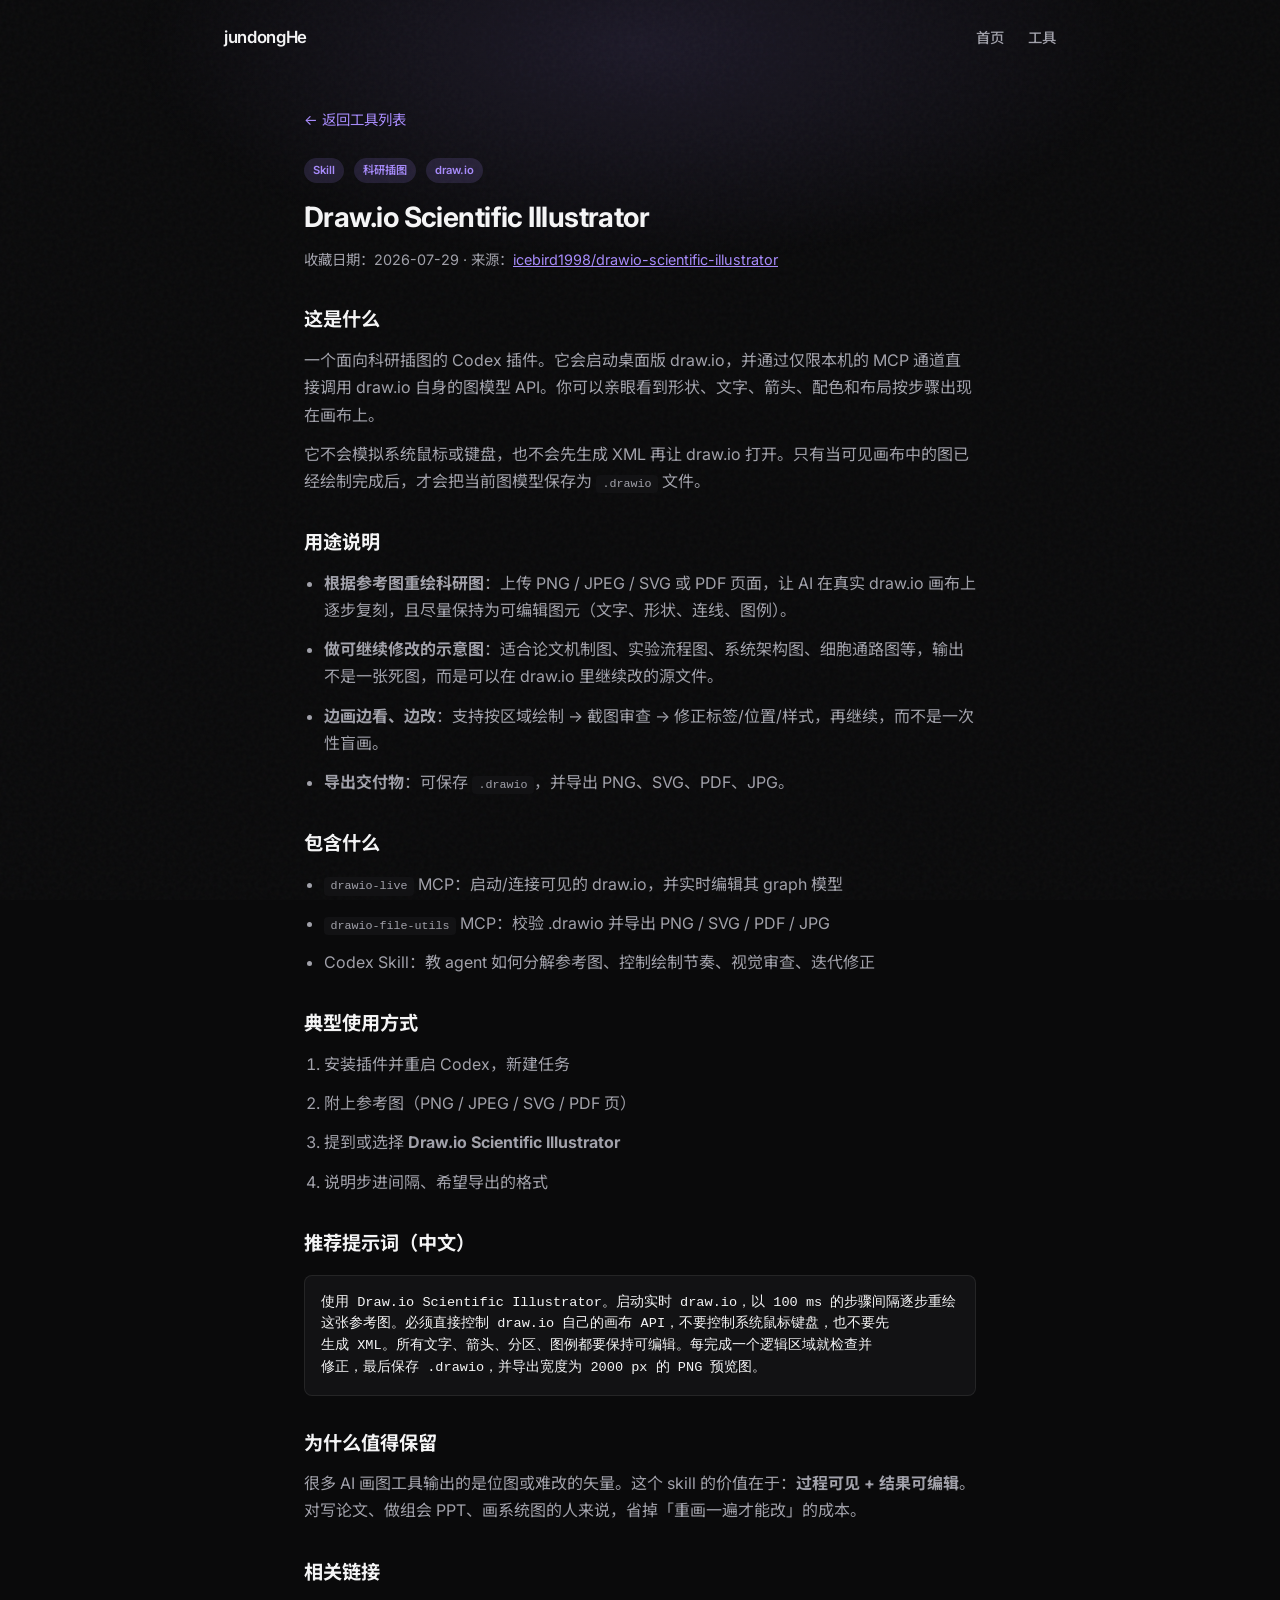
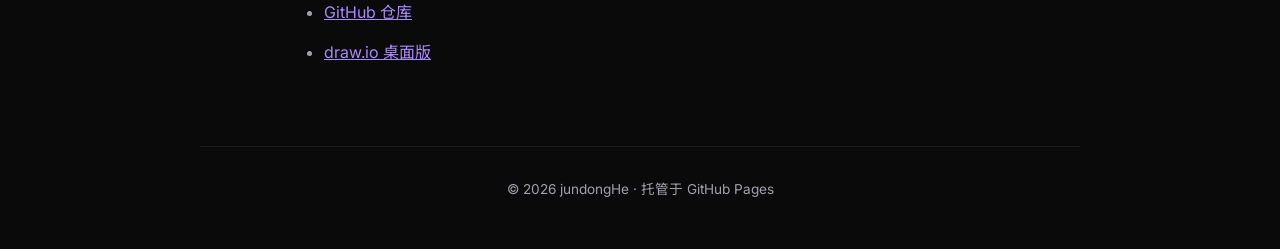
==== skills/drawio-scientific-illustrator.html @ e98224cd "Add Draw.io Scientific Illustrator documentation This file contains a comprehensive description of t" ====
<!DOCTYPE html>
<html lang="zh-CN">
<head>
  <meta charset="UTF-8" />
  <meta name="viewport" content="width=device-width, initial-scale=1.0" />
  <title>Draw.io Scientific Illustrator · jundongHe</title>
  <meta name="description" content="Draw.io Scientific Illustrator 技能说明与用途记录" />
  <link rel="preconnect" href="https://fonts.googleapis.com" />
  <link rel="preconnect" href="https://fonts.gstatic.com" crossorigin />
  <link href="https://fonts.googleapis.com/css2?family=Inter:wght@400;500;600;700&family=Noto+Sans+SC:wght@400;500;700&display=swap" rel="stylesheet" />
  <link rel="stylesheet" href="../style.css" />
  <style>
    .content { max-width: 720px; margin: 0 auto; padding: 2rem 1.5rem 4rem; }
    .content h1 { font-size: 1.75rem; margin-bottom: 0.5rem; letter-spacing: -0.02em; }
    .content .meta { color: var(--text-muted); font-size: 0.9rem; margin-bottom: 2rem; }
    .content h2 { font-size: 1.2rem; margin: 2rem 0 0.75rem; }
    .content p, .content li { color: var(--text-muted); line-height: 1.7; margin-bottom: 0.75rem; }
    .content ul { padding-left: 1.25rem; margin-bottom: 1rem; }
    .content code { background: var(--bg-elevated); padding: 0.15rem 0.4rem; border-radius: 4px; font-size: 0.9em; }
    .content pre { background: var(--bg-elevated); border: 1px solid var(--border); border-radius: 8px; padding: 1rem; overflow-x: auto; font-size: 0.85rem; margin: 1rem 0; color: var(--text); }
    .content a { color: var(--accent); }
    .back { display: inline-block; margin-bottom: 1.5rem; color: var(--text-muted); text-decoration: none; font-size: 0.9rem; }
    .back:hover { color: var(--text); }
    .tag { display: inline-block; font-size: 0.7rem; font-weight: 600; padding: 0.2rem 0.55rem; border-radius: 999px; background: var(--accent-soft); color: var(--accent); margin-right: 0.4rem; }
  </style>
</head>
<body>
  <div class="noise"></div>
  <div class="glow"></div>

  <header class="header">
    <div class="logo">jundongHe</div>
    <nav class="nav">
      <a href="../index.html">首页</a>
      <a href="../index.html#skills">工具</a>
    </nav>
  </header>

  <main class="content">
    <a href="../index.html#skills" class="back">← 返回工具列表</a>

    <p>
      <span class="tag">Skill</span>
      <span class="tag">科研插图</span>
      <span class="tag">draw.io</span>
    </p>
    <h1>Draw.io Scientific Illustrator</h1>
    <p class="meta">收藏日期：2026-07-29 · 来源：<a href="https://github.com/icebird1998/drawio-scientific-illustrator" target="_blank" rel="noopener">icebird1998/drawio-scientific-illustrator</a></p>

    <h2>这是什么</h2>
    <p>一个面向科研插图的 Codex 插件。它会启动桌面版 draw.io，并通过仅限本机的 MCP 通道直接调用 draw.io 自身的图模型 API。你可以亲眼看到形状、文字、箭头、配色和布局按步骤出现在画布上。</p>
    <p>它不会模拟系统鼠标或键盘，也不会先生成 XML 再让 draw.io 打开。只有当可见画布中的图已经绘制完成后，才会把当前图模型保存为 <code>.drawio</code> 文件。</p>

    <h2>用途说明</h2>
    <ul>
      <li><strong>根据参考图重绘科研图</strong>：上传 PNG / JPEG / SVG 或 PDF 页面，让 AI 在真实 draw.io 画布上逐步复刻，且尽量保持为可编辑图元（文字、形状、连线、图例）。</li>
      <li><strong>做可继续修改的示意图</strong>：适合论文机制图、实验流程图、系统架构图、细胞通路图等，输出不是一张死图，而是可以在 draw.io 里继续改的源文件。</li>
      <li><strong>边画边看、边改</strong>：支持按区域绘制 → 截图审查 → 修正标签/位置/样式，再继续，而不是一次性盲画。</li>
      <li><strong>导出交付物</strong>：可保存 <code>.drawio</code>，并导出 PNG、SVG、PDF、JPG。</li>
    </ul>

    <h2>包含什么</h2>
    <ul>
      <li><code>drawio-live</code> MCP：启动/连接可见的 draw.io，并实时编辑其 graph 模型</li>
      <li><code>drawio-file-utils</code> MCP：校验 .drawio 并导出 PNG / SVG / PDF / JPG</li>
      <li>Codex Skill：教 agent 如何分解参考图、控制绘制节奏、视觉审查、迭代修正</li>
    </ul>

    <h2>典型使用方式</h2>
    <ol style="padding-left:1.25rem;color:var(--text-muted);line-height:1.7;">
      <li>安装插件并重启 Codex，新建任务</li>
      <li>附上参考图（PNG / JPEG / SVG / PDF 页）</li>
      <li>提到或选择 <strong>Draw.io Scientific Illustrator</strong></li>
      <li>说明步进间隔、希望导出的格式</li>
    </ol>

    <h2>推荐提示词（中文）</h2>
    <pre>使用 Draw.io Scientific Illustrator。启动实时 draw.io，以 100 ms 的步骤间隔逐步重绘
这张参考图。必须直接控制 draw.io 自己的画布 API，不要控制系统鼠标键盘，也不要先
生成 XML。所有文字、箭头、分区、图例都要保持可编辑。每完成一个逻辑区域就检查并
修正，最后保存 .drawio，并导出宽度为 2000 px 的 PNG 预览图。</pre>

    <h2>为什么值得保留</h2>
    <p>很多 AI 画图工具输出的是位图或难改的矢量。这个 skill 的价值在于：<strong>过程可见 + 结果可编辑</strong>。对写论文、做组会 PPT、画系统图的人来说，省掉「重画一遍才能改」的成本。</p>

    <h2>相关链接</h2>
    <ul>
      <li><a href="https://github.com/icebird1998/drawio-scientific-illustrator" target="_blank" rel="noopener">GitHub 仓库</a></li>
      <li><a href="https://www.drawio.com/" target="_blank" rel="noopener">draw.io 桌面版</a></li>
    </ul>
  </main>

  <footer class="footer">
    <p>© 2026 jundongHe · 托管于 GitHub Pages</p>
  </footer>
</body>
</html>
---- style.css ----
/* Reset & base */
*, *::before, *::after {
  box-sizing: border-box;
  margin: 0;
  padding: 0;
}

:root {
  --bg: #0a0a0b;
  --bg-elevated: #121214;
  --text: #f4f4f5;
  --text-muted: #a1a1aa;
  --accent: #a78bfa;
  --accent-soft: rgba(167, 139, 250, 0.15);
  --border: rgba(255, 255, 255, 0.08);
  --radius: 12px;
  --font: "Inter", "Noto Sans SC", system-ui, sans-serif;
}

html {
  scroll-behavior: smooth;
}

body {
  font-family: var(--font);
  background: var(--bg);
  color: var(--text);
  line-height: 1.6;
  min-height: 100vh;
  overflow-x: hidden;
}

/* Ambient effects */
.noise {
  position: fixed;
  inset: 0;
  pointer-events: none;
  z-index: 0;
  opacity: 0.035;
  background-image: url("data:image/svg+xml,%3Csvg viewBox='0 0 256 256' xmlns='http://www.w3.org/2000/svg'%3E%3Cfilter id='n'%3E%3CfeTurbulence type='fractalNoise' baseFrequency='0.85' numOctaves='4' stitchTiles='stitch'/%3E%3C/filter%3E%3Crect width='100%25' height='100%25' filter='url(%23n)'/%3E%3C/svg%3E");
}

.glow {
  position: fixed;
  top: -20%;
  left: 50%;
  transform: translateX(-50%);
  width: 80vw;
  height: 50vh;
  background: radial-gradient(ellipse, rgba(167, 139, 250, 0.12) 0%, transparent 70%);
  pointer-events: none;
  z-index: 0;
}

/* Layout */
.header,
main,
.footer {
  position: relative;
  z-index: 1;
}

.header {
  display: flex;
  align-items: center;
  justify-content: space-between;
  max-width: 880px;
  margin: 0 auto;
  padding: 1.5rem 1.5rem;
}

.logo {
  font-weight: 600;
  font-size: 1.05rem;
  letter-spacing: -0.02em;
}

.nav {
  display: flex;
  gap: 1.5rem;
}

.nav a {
  color: var(--text-muted);
  text-decoration: none;
  font-size: 0.9rem;
  font-weight: 500;
  transition: color 0.2s;
}

.nav a:hover {
  color: var(--text);
}

/* Hero */
.hero {
  max-width: 880px;
  margin: 0 auto;
  padding: 5rem 1.5rem 4rem;
}

.eyebrow {
  color: var(--accent);
  font-size: 0.9rem;
  font-weight: 500;
  margin-bottom: 0.5rem;
  letter-spacing: 0.02em;
}

.name {
  font-size: clamp(2.5rem, 8vw, 4rem);
  font-weight: 700;
  letter-spacing: -0.03em;
  line-height: 1.1;
  margin-bottom: 1rem;
}

.tagline {
  color: var(--text-muted);
  font-size: 1.15rem;
  max-width: 28rem;
  margin-bottom: 2rem;
}

.hero-actions {
  display: flex;
  flex-wrap: wrap;
  gap: 0.75rem;
}

.btn {
  display: inline-flex;
  align-items: center;
  padding: 0.65rem 1.25rem;
  border-radius: 999px;
  font-size: 0.9rem;
  font-weight: 500;
  text-decoration: none;
  transition: all 0.2s;
}

.btn.primary {
  background: var(--accent);
  color: #0a0a0b;
}

.btn.primary:hover {
  filter: brightness(1.1);
  transform: translateY(-1px);
}

.btn.ghost {
  background: transparent;
  color: var(--text);
  border: 1px solid var(--border);
}

.btn.ghost:hover {
  background: var(--bg-elevated);
  border-color: rgba(255, 255, 255, 0.15);
}

/* Sections */
.section {
  max-width: 880px;
  margin: 0 auto;
  padding: 3.5rem 1.5rem;
  border-top: 1px solid var(--border);
}

.section-title {
  font-size: 1.35rem;
  font-weight: 600;
  letter-spacing: -0.02em;
  margin-bottom: 0.75rem;
}

.section-desc {
  color: var(--text-muted);
  margin-bottom: 1.75rem;
  max-width: 36rem;
}

/* About */
.about-grid {
  display: grid;
  gap: 2rem;
}

@media (min-width: 640px) {
  .about-grid {
    grid-template-columns: 1.4fr 1fr;
    gap: 2.5rem;
  }
}

.about-text p {
  color: var(--text-muted);
  margin-bottom: 1rem;
}

.about-text p:last-child {
  margin-bottom: 0;
}

.about-cards {
  display: flex;
  flex-direction: column;
  gap: 0.75rem;
}

.card {
  background: var(--bg-elevated);
  border: 1px solid var(--border);
  border-radius: var(--radius);
  padding: 1rem 1.15rem;
  display: flex;
  flex-direction: column;
  gap: 0.25rem;
}

.card-label {
  font-size: 0.75rem;
  color: var(--text-muted);
  text-transform: uppercase;
  letter-spacing: 0.04em;
}

.card-value {
  font-weight: 500;
  font-size: 0.95rem;
}

/* Projects */
.project-list {
  display: flex;
  flex-direction: column;
  gap: 1rem;
}

.project {
  background: var(--bg-elevated);
  border: 1px solid var(--border);
  border-radius: var(--radius);
  padding: 1.35rem 1.5rem;
  transition: border-color 0.2s;
}

.project:hover {
  border-color: rgba(167, 139, 250, 0.35);
}

.project.placeholder {
  opacity: 0.7;
}

.project-meta {
  display: flex;
  align-items: center;
  gap: 0.75rem;
  margin-bottom: 0.5rem;
}

.badge {
  font-size: 0.7rem;
  font-weight: 600;
  padding: 0.2rem 0.55rem;
  border-radius: 999px;
  background: var(--accent-soft);
  color: var(--accent);
  letter-spacing: 0.02em;
}

.badge.muted {
  background: rgba(255, 255, 255, 0.06);
  color: var(--text-muted);
}

.year {
  font-size: 0.8rem;
  color: var(--text-muted);
}

.project h3 {
  font-size: 1.1rem;
  font-weight: 600;
  margin-bottom: 0.4rem;
  letter-spacing: -0.01em;
}

.project p {
  color: var(--text-muted);
  font-size: 0.95rem;
  margin-bottom: 0.75rem;
}

.project-link {
  color: var(--accent);
  text-decoration: none;
  font-size: 0.9rem;
  font-weight: 500;
}

.project-link:hover {
  text-decoration: underline;
}

/* Contact */
.contact-links {
  display: flex;
  flex-wrap: wrap;
  gap: 0.75rem;
}

.contact-item {
  display: inline-flex;
  align-items: center;
  gap: 0.5rem;
  padding: 0.7rem 1.2rem;
  background: var(--bg-elevated);
  border: 1px solid var(--border);
  border-radius: var(--radius);
  color: var(--text);
  text-decoration: none;
  font-weight: 500;
  font-size: 0.95rem;
  transition: all 0.2s;
}

.contact-item:hover {
  border-color: rgba(167, 139, 250, 0.4);
  background: var(--accent-soft);
}

.contact-icon {
  font-size: 1rem;
  opacity: 0.8;
}

/* Footer */
.footer {
  max-width: 880px;
  margin: 0 auto;
  padding: 2rem 1.5rem 3rem;
  border-top: 1px solid var(--border);
  text-align: center;
}

.footer p {
  font-size: 0.85rem;
  color: var(--text-muted);
}

/* Subtle entrance */
.hero,
.section {
  animation: fadeUp 0.6s ease both;
}

.section:nth-of-type(2) { animation-delay: 0.08s; }
.section:nth-of-type(3) { animation-delay: 0.16s; }
.section:nth-of-type(4) { animation-delay: 0.24s; }

@keyframes fadeUp {
  from {
    opacity: 0;
    transform: translateY(12px);
  }
  to {
    opacity: 1;
    transform: translateY(0);
  }
}
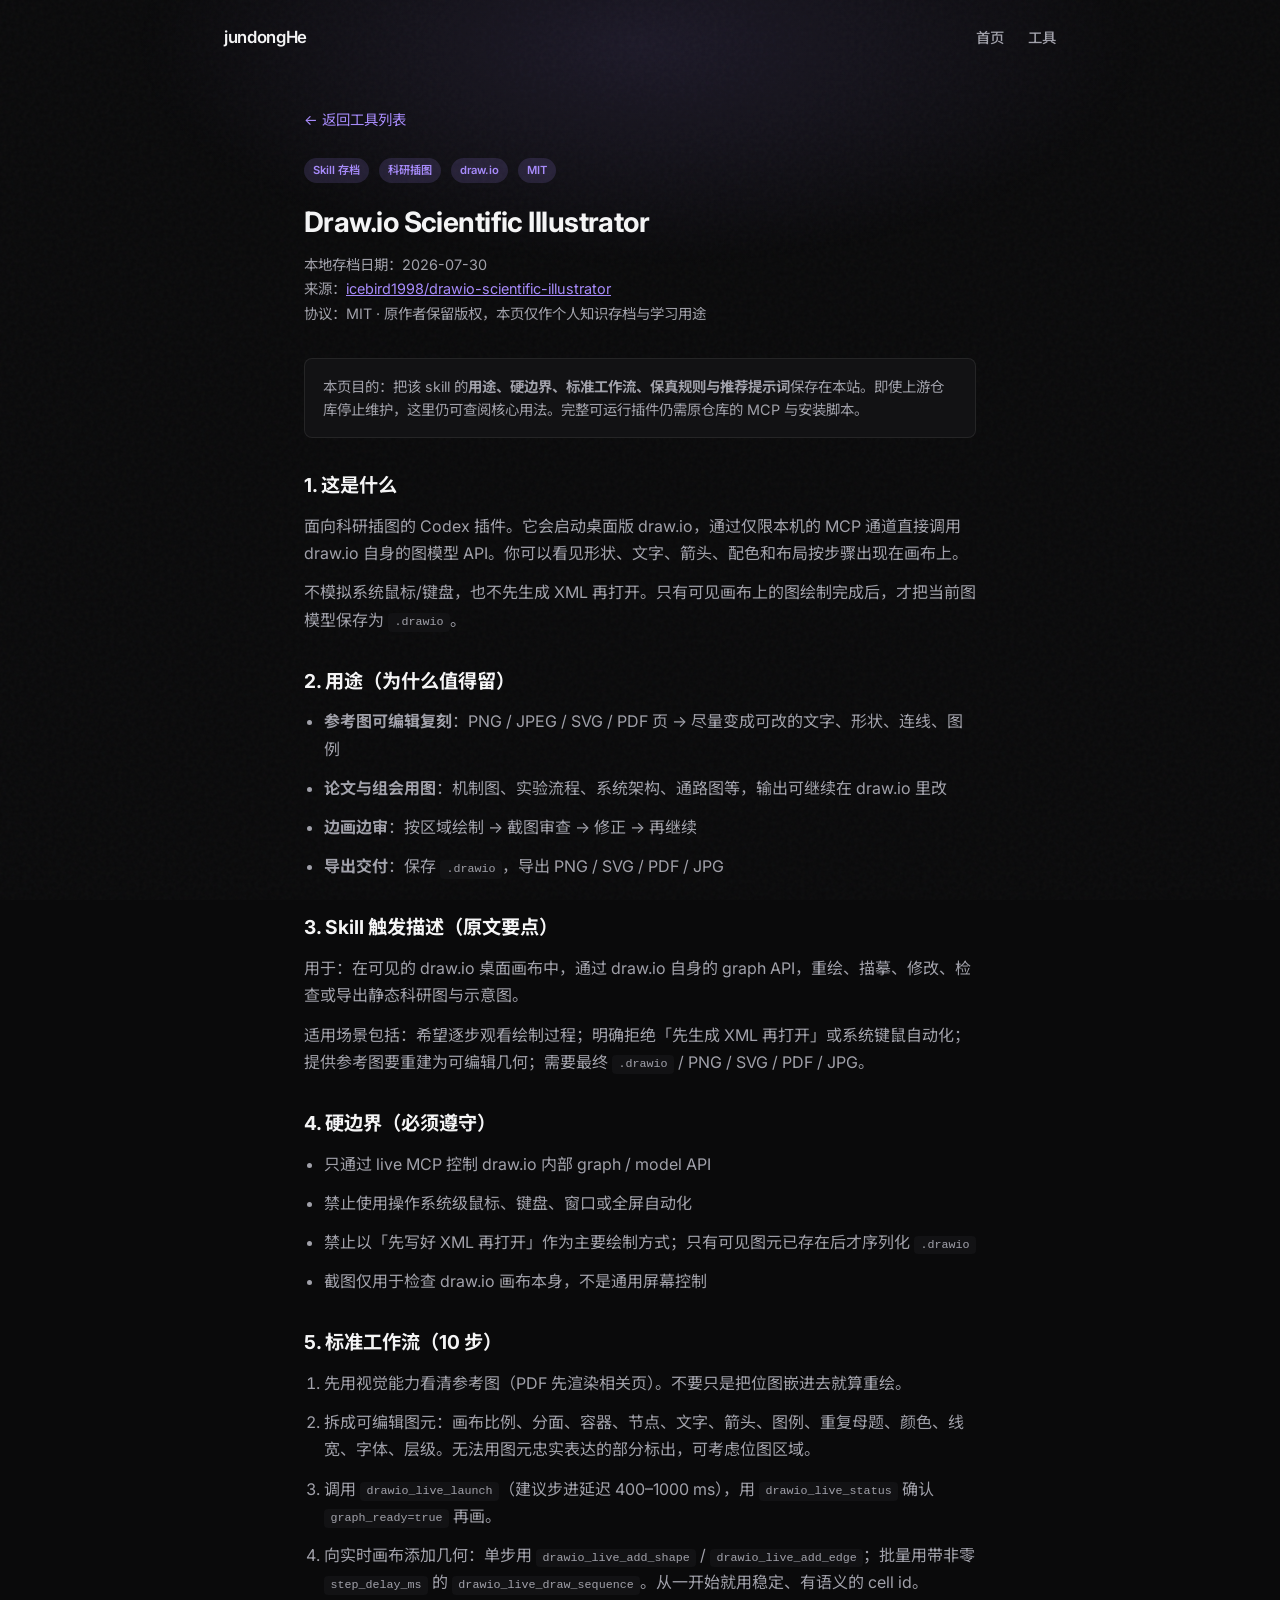
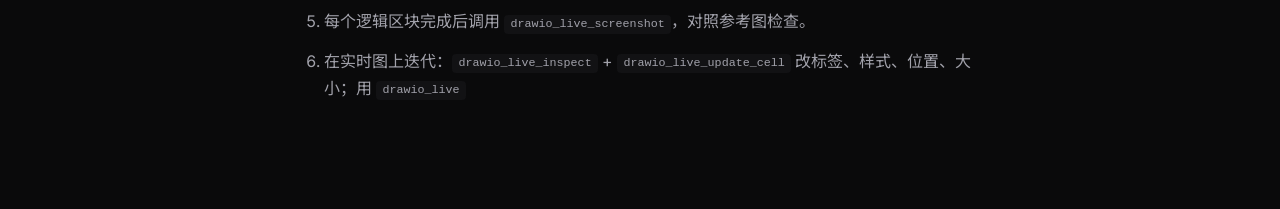
==== commit adfcb8d2: "更新 drawio-scientific-illustrator.html" ====
--- a/skills/drawio-scientific-illustrator.html
+++ b/skills/drawio-scientific-illustrator.html
@@ -3,8 +3,8 @@
 <head>
   <meta charset="UTF-8" />
   <meta name="viewport" content="width=device-width, initial-scale=1.0" />
-  <title>Draw.io Scientific Illustrator · jundongHe</title>
-  <meta name="description" content="Draw.io Scientific Illustrator 技能说明与用途记录" />
+  <title>Draw.io Scientific Illustrator · 存档 · jundongHe</title>
+  <meta name="description" content="Draw.io Scientific Illustrator 技能存档：用途、工作流、硬边界与推荐提示词" />
   <link rel="preconnect" href="https://fonts.googleapis.com" />
   <link rel="preconnect" href="https://fonts.gstatic.com" crossorigin />
   <link href="https://fonts.googleapis.com/css2?family=Inter:wght@400;500;600;700&family=Noto+Sans+SC:wght@400;500;700&display=swap" rel="stylesheet" />
@@ -13,15 +13,17 @@
     .content { max-width: 720px; margin: 0 auto; padding: 2rem 1.5rem 4rem; }
     .content h1 { font-size: 1.75rem; margin-bottom: 0.5rem; letter-spacing: -0.02em; }
     .content .meta { color: var(--text-muted); font-size: 0.9rem; margin-bottom: 2rem; }
-    .content h2 { font-size: 1.2rem; margin: 2rem 0 0.75rem; }
+    .content h2 { font-size: 1.2rem; margin: 2rem 0 0.75rem; color: var(--text); }
+    .content h3 { font-size: 1.05rem; margin: 1.25rem 0 0.5rem; color: var(--text); }
     .content p, .content li { color: var(--text-muted); line-height: 1.7; margin-bottom: 0.75rem; }
-    .content ul { padding-left: 1.25rem; margin-bottom: 1rem; }
+    .content ul, .content ol { padding-left: 1.25rem; margin-bottom: 1rem; }
     .content code { background: var(--bg-elevated); padding: 0.15rem 0.4rem; border-radius: 4px; font-size: 0.9em; }
-    .content pre { background: var(--bg-elevated); border: 1px solid var(--border); border-radius: 8px; padding: 1rem; overflow-x: auto; font-size: 0.85rem; margin: 1rem 0; color: var(--text); }
+    .content pre { background: var(--bg-elevated); border: 1px solid var(--border); border-radius: 8px; padding: 1rem; overflow-x: auto; font-size: 0.85rem; margin: 1rem 0; color: var(--text); white-space: pre-wrap; word-break: break-word; }
     .content a { color: var(--accent); }
     .back { display: inline-block; margin-bottom: 1.5rem; color: var(--text-muted); text-decoration: none; font-size: 0.9rem; }
     .back:hover { color: var(--text); }
-    .tag { display: inline-block; font-size: 0.7rem; font-weight: 600; padding: 0.2rem 0.55rem; border-radius: 999px; background: var(--accent-soft); color: var(--accent); margin-right: 0.4rem; }
+    .tag { display: inline-block; font-size: 0.7rem; font-weight: 600; padding: 0.2rem 0.55rem; border-radius: 999px; background: var(--accent-soft); color: var(--accent); margin-right: 0.4rem; margin-bottom: 0.3rem; }
+    .note { background: var(--bg-elevated); border: 1px solid var(--border); border-radius: 8px; padding: 1rem 1.15rem; margin: 1.25rem 0; font-size: 0.9rem; color: var(--text-muted); }
   </style>
 </head>
 <body>
@@ -40,58 +42,51 @@
     <a href="../index.html#skills" class="back">← 返回工具列表</a>
 
     <p>
-      <span class="tag">Skill</span>
+      <span class="tag">Skill 存档</span>
       <span class="tag">科研插图</span>
       <span class="tag">draw.io</span>
+      <span class="tag">MIT</span>
     </p>
     <h1>Draw.io Scientific Illustrator</h1>
-    <p class="meta">收藏日期：2026-07-29 · 来源：<a href="https://github.com/icebird1998/drawio-scientific-illustrator" target="_blank" rel="noopener">icebird1998/drawio-scientific-illustrator</a></p>
+    <p class="meta">
+      本地存档日期：2026-07-30<br />
+      来源：<a href="https://github.com/icebird1998/drawio-scientific-illustrator" target="_blank" rel="noopener">icebird1998/drawio-scientific-illustrator</a><br />
+      协议：MIT · 原作者保留版权，本页仅作个人知识存档与学习用途
+    </p>
 
-    <h2>这是什么</h2>
-    <p>一个面向科研插图的 Codex 插件。它会启动桌面版 draw.io，并通过仅限本机的 MCP 通道直接调用 draw.io 自身的图模型 API。你可以亲眼看到形状、文字、箭头、配色和布局按步骤出现在画布上。</p>
-    <p>它不会模拟系统鼠标或键盘，也不会先生成 XML 再让 draw.io 打开。只有当可见画布中的图已经绘制完成后，才会把当前图模型保存为 <code>.drawio</code> 文件。</p>
+    <div class="note">
+      本页目的：把该 skill 的<strong>用途、硬边界、标准工作流、保真规则与推荐提示词</strong>保存在本站。即使上游仓库停止维护，这里仍可查阅核心用法。完整可运行插件仍需原仓库的 MCP 与安装脚本。
+    </div>
 
-    <h2>用途说明</h2>
+    <h2>1. 这是什么</h2>
+    <p>面向科研插图的 Codex 插件。它会启动桌面版 draw.io，通过仅限本机的 MCP 通道直接调用 draw.io 自身的图模型 API。你可以看见形状、文字、箭头、配色和布局按步骤出现在画布上。</p>
+    <p>不模拟系统鼠标/键盘，也不先生成 XML 再打开。只有可见画布上的图绘制完成后，才把当前图模型保存为 <code>.drawio</code>。</p>
+
+    <h2>2. 用途（为什么值得留）</h2>
     <ul>
-      <li><strong>根据参考图重绘科研图</strong>：上传 PNG / JPEG / SVG 或 PDF 页面，让 AI 在真实 draw.io 画布上逐步复刻，且尽量保持为可编辑图元（文字、形状、连线、图例）。</li>
-      <li><strong>做可继续修改的示意图</strong>：适合论文机制图、实验流程图、系统架构图、细胞通路图等，输出不是一张死图，而是可以在 draw.io 里继续改的源文件。</li>
-      <li><strong>边画边看、边改</strong>：支持按区域绘制 → 截图审查 → 修正标签/位置/样式，再继续，而不是一次性盲画。</li>
-      <li><strong>导出交付物</strong>：可保存 <code>.drawio</code>，并导出 PNG、SVG、PDF、JPG。</li>
+      <li><strong>参考图可编辑复刻</strong>：PNG / JPEG / SVG / PDF 页 → 尽量变成可改的文字、形状、连线、图例</li>
+      <li><strong>论文与组会用图</strong>：机制图、实验流程、系统架构、通路图等，输出可继续在 draw.io 里改</li>
+      <li><strong>边画边审</strong>：按区域绘制 → 截图审查 → 修正 → 再继续</li>
+      <li><strong>导出交付</strong>：保存 <code>.drawio</code>，导出 PNG / SVG / PDF / JPG</li>
     </ul>
 
-    <h2>包含什么</h2>
+    <h2>3. Skill 触发描述（原文要点）</h2>
+    <p>用于：在可见的 draw.io 桌面画布中，通过 draw.io 自身的 graph API，重绘、描摹、修改、检查或导出静态科研图与示意图。</p>
+    <p>适用场景包括：希望逐步观看绘制过程；明确拒绝「先生成 XML 再打开」或系统键鼠自动化；提供参考图要重建为可编辑几何；需要最终 <code>.drawio</code> / PNG / SVG / PDF / JPG。</p>
+
+    <h2>4. 硬边界（必须遵守）</h2>
     <ul>
-      <li><code>drawio-live</code> MCP：启动/连接可见的 draw.io，并实时编辑其 graph 模型</li>
-      <li><code>drawio-file-utils</code> MCP：校验 .drawio 并导出 PNG / SVG / PDF / JPG</li>
-      <li>Codex Skill：教 agent 如何分解参考图、控制绘制节奏、视觉审查、迭代修正</li>
+      <li>只通过 live MCP 控制 draw.io 内部 graph / model API</li>
+      <li>禁止使用操作系统级鼠标、键盘、窗口或全屏自动化</li>
+      <li>禁止以「先写好 XML 再打开」作为主要绘制方式；只有可见图元已存在后才序列化 <code>.drawio</code></li>
+      <li>截图仅用于检查 draw.io 画布本身，不是通用屏幕控制</li>
     </ul>
 
-    <h2>典型使用方式</h2>
-    <ol style="padding-left:1.25rem;color:var(--text-muted);line-height:1.7;">
-      <li>安装插件并重启 Codex，新建任务</li>
-      <li>附上参考图（PNG / JPEG / SVG / PDF 页）</li>
-      <li>提到或选择 <strong>Draw.io Scientific Illustrator</strong></li>
-      <li>说明步进间隔、希望导出的格式</li>
-    </ol>
-
-    <h2>推荐提示词（中文）</h2>
-    <pre>使用 Draw.io Scientific Illustrator。启动实时 draw.io，以 100 ms 的步骤间隔逐步重绘
-这张参考图。必须直接控制 draw.io 自己的画布 API，不要控制系统鼠标键盘，也不要先
-生成 XML。所有文字、箭头、分区、图例都要保持可编辑。每完成一个逻辑区域就检查并
-修正，最后保存 .drawio，并导出宽度为 2000 px 的 PNG 预览图。</pre>
-
-    <h2>为什么值得保留</h2>
-    <p>很多 AI 画图工具输出的是位图或难改的矢量。这个 skill 的价值在于：<strong>过程可见 + 结果可编辑</strong>。对写论文、做组会 PPT、画系统图的人来说，省掉「重画一遍才能改」的成本。</p>
-
-    <h2>相关链接</h2>
-    <ul>
-      <li><a href="https://github.com/icebird1998/drawio-scientific-illustrator" target="_blank" rel="noopener">GitHub 仓库</a></li>
-      <li><a href="https://www.drawio.com/" target="_blank" rel="noopener">draw.io 桌面版</a></li>
-    </ul>
-  </main>
-
-  <footer class="footer">
-    <p>© 2026 jundongHe · 托管于 GitHub Pages</p>
-  </footer>
-</body>
-</html>
+    <h2>5. 标准工作流（10 步）</h2>
+    <ol>
+      <li>先用视觉能力看清参考图（PDF 先渲染相关页）。不要只是把位图嵌进去就算重绘。</li>
+      <li>拆成可编辑图元：画布比例、分面、容器、节点、文字、箭头、图例、重复母题、颜色、线宽、字体、层级。无法用图元忠实表达的部分标出，可考虑位图区域。</li>
+      <li>调用 <code>drawio_live_launch</code>（建议步进延迟 400–1000 ms），用 <code>drawio_live_status</code> 确认 <code>graph_ready=true</code> 再画。</li>
+      <li>向实时画布添加几何：单步用 <code>drawio_live_add_shape</code> / <code>drawio_live_add_edge</code>；批量用带非零 <code>step_delay_ms</code> 的 <code>drawio_live_draw_sequence</code>。从一开始就用稳定、有语义的 cell id。</li>
+      <li>每个逻辑区块完成后调用 <code>drawio_live_screenshot</code>，对照参考图检查。</li>
+      <li>在实时图上迭代：<code>drawio_live_inspect</code> + <code>drawio_live_update_cell</code> 改标签、样式、位置、大小；用 <code>drawio_live
